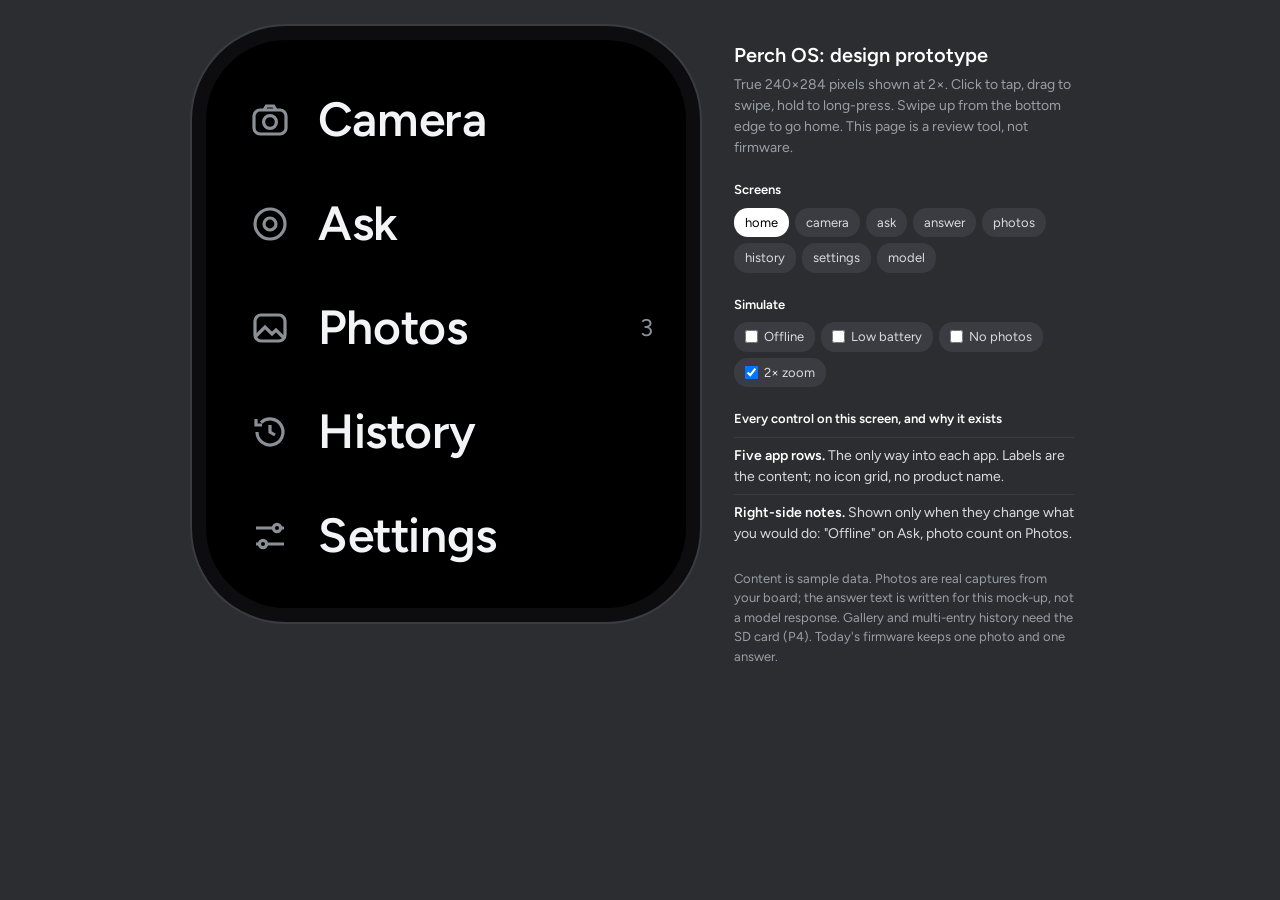
==== design/index.html @ 12d7b0cf "Add UI design prototype" ====
<!doctype html>
<html lang="en">
  <head>
    <meta charset="utf-8" />
    <title>Perch OS design prototype</title>
    <meta name="viewport" content="width=device-width, initial-scale=1" />
    <link rel="preconnect" href="https://fonts.googleapis.com" />
    <link href="https://fonts.googleapis.com/css2?family=Figtree:wght@400;500;600&display=swap" rel="stylesheet" />
    <style>
      /* Design tokens. These map 1:1 onto the firmware token layer (P2). */
      :root {
        --void: #000000; /* background; matches the bezel so rounded corners vanish */
        --graphite: #1a1b1e; /* raised surfaces */
        --line: #2a2c30; /* separators */
        --mist: #8b9097; /* secondary text */
        --ink: #f3f4f5; /* primary text */
        --lens: #ffb547; /* the device is doing something: focus, thinking, recording */
        --danger: #ff6b5e;
        --t-large: 24px;
        --t-body: 16px;
        --t-small: 12px;
        --r-panel: 40px; /* physical corner radius estimate, verify on the real panel */
        --safe-x: 16px;
        --ease: cubic-bezier(0.2, 0.8, 0.2, 1);
        --dur: 220ms;
      }
      * {
        box-sizing: border-box;
        margin: 0;
      }
      body {
        background: #2b2d31;
        color: #d9dbde;
        font:
          14px/1.5 Figtree,
          system-ui,
          sans-serif;
        min-height: 100vh;
        display: flex;
        gap: 48px;
        align-items: flex-start;
        justify-content: center;
        padding: 40px 24px;
      }
      button {
        font: inherit;
        color: inherit;
        background: none;
        border: 0;
        cursor: pointer;
      }

      /* Physical device, drawn at true pixel size then scaled for review. */
      .stage {
        flex: none;
        width: calc(240px * var(--zoom));
        height: calc(284px * var(--zoom));
        --zoom: 2;
      }
      .device {
        width: 240px;
        height: 284px;
        transform: scale(var(--zoom));
        transform-origin: 0 0;
        border-radius: var(--r-panel);
        overflow: hidden;
        position: relative;
        background: var(--void);
        font-family: Figtree, system-ui, sans-serif;
        color: var(--ink);
        user-select: none;
        touch-action: none;
        box-shadow:
          0 0 0 7px #0d0d0f,
          0 0 0 8px #3a3c41;
      }
      .screen {
        position: absolute;
        inset: 0;
        opacity: 0;
        pointer-events: none;
        transition:
          opacity var(--dur) var(--ease),
          transform var(--dur) var(--ease);
        transform: scale(0.94);
      }
      .screen.on {
        opacity: 1;
        pointer-events: auto;
        transform: none;
      }
      .screen.under {
        transform: scale(1.04);
      }

      .home-bar {
        position: absolute;
        bottom: 6px;
        left: 100px;
        width: 40px;
        height: 4px;
        border-radius: 2px;
        background: rgba(255, 255, 255, 0.45);
        z-index: 20;
        transition: opacity var(--dur);
      }
      .status {
        position: absolute;
        top: 8px;
        left: 50%;
        transform: translateX(-50%);
        z-index: 30;
        display: flex;
        gap: 6px;
      }
      .pill {
        font-size: var(--t-small);
        font-weight: 500;
        padding: 2px 8px;
        border-radius: 10px;
        background: rgba(0, 0, 0, 0.6);
        color: var(--ink);
        display: none;
        align-items: center;
        gap: 5px;
      }
      .pill.show {
        display: flex;
      }
      .pill i {
        width: 6px;
        height: 6px;
        border-radius: 3px;
        background: var(--danger);
      }

      /* Home: a typographic list, not an icon grid. */
      .home {
        padding: 14px 0 0;
      }
      .app-row {
        height: 52px;
        width: 100%;
        display: flex;
        align-items: center;
        gap: 14px;
        padding: 0 var(--safe-x) 0 22px;
        text-align: left;
      }
      .app-row svg {
        width: 20px;
        height: 20px;
        stroke: var(--mist);
        fill: none;
        stroke-width: 1.6;
        flex: none;
      }
      .app-row span {
        font-size: var(--t-large);
        font-weight: 600;
        letter-spacing: -0.01em;
        flex: 1;
      }
      .app-row small {
        font-size: var(--t-small);
        color: var(--mist);
      }
      .app-row:active span,
      .row:active {
        opacity: 0.55;
      }

      /* Full-bleed content with controls floating on a scrim, never in their own rows. */
      .bleed {
        position: absolute;
        inset: 0;
        width: 100%;
        height: 100%;
        object-fit: cover;
      }
      .scrim-bottom {
        position: absolute;
        left: 0;
        right: 0;
        bottom: 0;
        height: 110px;
        background: linear-gradient(transparent, rgba(0, 0, 0, 0.62) 55%);
      }
      .iris {
        position: absolute;
        left: 50%;
        bottom: 22px;
        width: 58px;
        height: 58px;
        margin-left: -29px;
        border-radius: 50%;
        border: 3px solid var(--ink);
        display: grid;
        place-items: center;
      }
      .iris::after {
        content: '';
        width: 44px;
        height: 44px;
        border-radius: 50%;
        background: var(--ink);
        transition: transform 120ms var(--ease);
      }
      .iris:active::after {
        transform: scale(0.86);
      }
      .thumb {
        position: absolute;
        left: 26px;
        bottom: 32px;
        width: 38px;
        height: 38px;
        border-radius: 9px;
        overflow: hidden;
        border: 1.5px solid rgba(255, 255, 255, 0.7);
      }
      .thumb img {
        width: 100%;
        height: 100%;
        object-fit: cover;
      }
      .flash {
        position: absolute;
        inset: 0;
        background: #fff;
        opacity: 0;
        pointer-events: none;
      }
      .flash.go {
        animation: flash 260ms ease-out;
      }
      @keyframes flash {
        0% {
          opacity: 0.85;
        }
        100% {
          opacity: 0;
        }
      }

      /* Ask */
      .ask-btn {
        position: absolute;
        left: 50%;
        bottom: 20px;
        transform: translateX(-50%);
        height: 46px;
        padding: 0 22px 0 8px;
        border-radius: 23px;
        background: rgba(20, 21, 24, 0.72);
        backdrop-filter: blur(8px);
        display: flex;
        align-items: center;
        gap: 10px;
        font-size: var(--t-body);
        font-weight: 600;
        white-space: nowrap;
      }
      .ask-btn .ring {
        width: 30px;
        height: 30px;
        border-radius: 50%;
        border: 2.5px solid var(--lens);
      }
      .ask-btn:active {
        transform: translateX(-50%) scale(0.96);
      }
      .hint {
        position: absolute;
        left: 0;
        right: 0;
        bottom: 74px;
        text-align: center;
        font-size: var(--t-small);
        color: rgba(255, 255, 255, 0.7);
      }
      .thinking {
        position: absolute;
        inset: 0;
        background: rgba(0, 0, 0, 0.58);
        backdrop-filter: blur(3px);
        display: none;
        flex-direction: column;
        align-items: center;
        justify-content: center;
        gap: 14px;
      }
      .thinking.show {
        display: flex;
      }
      .breath {
        width: 64px;
        height: 64px;
        border-radius: 50%;
        border: 3px solid var(--lens);
        animation: breath 1.6s ease-in-out infinite;
      }
      @keyframes breath {
        50% {
          transform: scale(0.82);
          opacity: 0.55;
        }
      }
      .thinking p {
        font-size: var(--t-body);
        font-weight: 500;
      }
      .thinking button {
        font-size: var(--t-small);
        color: var(--mist);
        padding: 10px 16px;
        margin-top: 18px;
      }
      .sheet {
        position: absolute;
        left: 10px;
        right: 10px;
        bottom: 10px;
        border-radius: 22px;
        background: rgba(26, 27, 30, 0.94);
        transform: translateY(120%);
        transition: transform var(--dur) var(--ease);
        z-index: 25;
        padding: 6px 0;
      }
      .sheet.show {
        transform: none;
      }
      .sheet button {
        display: block;
        width: 100%;
        height: 44px;
        font-size: var(--t-body);
        font-weight: 500;
      }
      .sheet button + button {
        border-top: 1px solid var(--line);
      }

      /* Reading screens */
      .scroll {
        position: absolute;
        inset: 0;
        overflow-y: auto;
        scrollbar-width: none;
      }
      .scroll::-webkit-scrollbar {
        display: none;
      }
      /* Text never collides with the home bar: reading screens fade out at the bottom edge. */
      #answer::after,
      #history::after,
      #settings::after {
        content: '';
        position: absolute;
        left: 0;
        right: 0;
        bottom: 0;
        height: 28px;
        background: linear-gradient(transparent, var(--void));
        pointer-events: none;
      }
      .answer-photo {
        height: 84px;
        position: relative;
      }
      .answer-photo img {
        width: 100%;
        height: 100%;
        object-fit: cover;
        opacity: 0.9;
      }
      .answer-photo::after {
        content: '';
        position: absolute;
        inset: 0;
        background: linear-gradient(transparent 30%, var(--void));
      }
      .answer-text {
        padding: 2px var(--safe-x) 36px 18px;
        font-size: var(--t-body);
        line-height: 22px;
      }
      .answer-text p + p {
        margin-top: 10px;
      }
      .answer-text .lead {
        font-size: var(--t-large);
        line-height: 28px;
        font-weight: 600;
        letter-spacing: -0.01em;
      }
      .answer-text .meta {
        font-size: var(--t-small);
        color: var(--mist);
        margin-top: 16px;
      }

      .title {
        font-size: var(--t-large);
        font-weight: 600;
        letter-spacing: -0.01em;
        padding: 18px 0 8px 22px;
      }
      .row {
        display: flex;
        align-items: center;
        gap: 12px;
        min-height: 52px;
        width: 100%;
        padding: 6px var(--safe-x) 6px 18px;
        text-align: left;
      }
      .row + .row {
        border-top: 1px solid var(--line);
      }
      .row img {
        width: 40px;
        height: 40px;
        border-radius: 8px;
        object-fit: cover;
        flex: none;
      }
      .row .txt {
        flex: 1;
        min-width: 0;
      }
      .row .one {
        font-size: var(--t-body);
        font-weight: 500;
        white-space: nowrap;
        overflow: hidden;
        text-overflow: ellipsis;
      }
      .row .two {
        font-size: var(--t-small);
        color: var(--mist);
      }
      .row .val {
        font-size: var(--t-body);
        color: var(--mist);
      }
      .check {
        color: var(--lens);
        font-weight: 600;
      }
      .slider {
        flex: 1;
        height: 6px;
        border-radius: 3px;
        background: var(--line);
        position: relative;
        margin-left: 4px;
      }
      .slider i {
        position: absolute;
        inset: 0 30% 0 0;
        border-radius: 3px;
        background: var(--ink);
      }
      .empty {
        position: absolute;
        inset: 0;
        display: flex;
        flex-direction: column;
        align-items: center;
        justify-content: center;
        gap: 14px;
        padding: 0 30px;
        text-align: center;
      }
      .empty p {
        color: var(--mist);
        font-size: var(--t-body);
      }
      .empty button {
        font-size: var(--t-body);
        font-weight: 600;
        height: 44px;
        padding: 0 20px;
        border-radius: 22px;
        background: var(--graphite);
      }
      .photo-count {
        position: absolute;
        top: 12px;
        left: 0;
        right: 0;
        text-align: center;
        font-size: var(--t-small);
        color: rgba(255, 255, 255, 0.8);
        transition: opacity var(--dur);
        text-shadow: 0 1px 3px #000;
      }

      /* Review panel (developer only, outside the device) */
      .panel {
        width: 340px;
        flex: none;
      }
      .panel h1 {
        font-size: 20px;
        font-weight: 600;
        color: #fff;
      }
      .panel .sub {
        color: #9a9ea5;
        margin: 4px 0 20px;
      }
      .panel h2 {
        font-size: 13px;
        font-weight: 600;
        color: #fff;
        margin: 22px 0 8px;
      }
      .jump {
        display: flex;
        flex-wrap: wrap;
        gap: 6px;
      }
      .jump button,
      .toggles label {
        padding: 5px 11px;
        border-radius: 14px;
        background: #3a3c41;
        font-size: 13px;
      }
      .jump button.cur {
        background: #fff;
        color: #000;
      }
      .toggles {
        display: flex;
        flex-wrap: wrap;
        gap: 6px;
      }
      .toggles label {
        cursor: pointer;
        display: flex;
        gap: 6px;
        align-items: center;
      }
      .controls {
        list-style: none;
        padding: 0;
      }
      .controls li {
        padding: 7px 0;
        border-top: 1px solid #3a3c41;
      }
      .controls b {
        color: #fff;
        font-weight: 600;
      }
      .note {
        color: #9a9ea5;
        font-size: 13px;
        margin-top: 18px;
      }
      :focus-visible {
        outline: 2px solid var(--lens);
        outline-offset: 2px;
      }
      @media (prefers-reduced-motion: reduce) {
        .screen,
        .sheet {
          transition: none;
        }
        .breath {
          animation: none;
        }
      }
    </style>
  </head>
  <body>
    <div class="stage" id="stage">
      <div class="device" id="device">
        <div class="status">
          <span class="pill" id="pill-offline"><i></i>Offline</span
          ><span class="pill" id="pill-battery">Battery 8%</span>
        </div>

        <section class="screen home on" id="home">
          <button class="app-row" data-open="camera">
            <svg viewBox="0 0 20 20">
              <rect x="2" y="5" width="16" height="12" rx="3" />
              <circle cx="10" cy="11" r="3.2" />
              <path d="M7 5l1.2-2h3.6L13 5" /></svg
            ><span>Camera</span>
          </button>
          <button class="app-row" data-open="ask">
            <svg viewBox="0 0 20 20">
              <circle cx="10" cy="10" r="7.5" />
              <circle cx="10" cy="10" r="3" /></svg
            ><span>Ask</span><small id="ask-meta"></small>
          </button>
          <button class="app-row" data-open="photos">
            <svg viewBox="0 0 20 20">
              <rect x="2.5" y="3.5" width="15" height="13" rx="3" />
              <path d="M3 14l4.5-4.5 3.5 3.5 2-2 4 4" /></svg
            ><span>Photos</span><small id="photo-meta">3</small>
          </button>
          <button class="app-row" data-open="history">
            <svg viewBox="0 0 20 20">
              <path d="M3.5 10a6.5 6.5 0 1 0 2-4.7" />
              <path d="M3 3.5v3h3" />
              <path d="M10 6.5V10l2.5 1.5" /></svg
            ><span>History</span>
          </button>
          <button class="app-row" data-open="settings">
            <svg viewBox="0 0 20 20">
              <path d="M3 6h9M15 6h2M3 14h2M8 14h9" />
              <circle cx="13.5" cy="6" r="1.8" />
              <circle cx="6.5" cy="14" r="1.8" /></svg
            ><span>Settings</span>
          </button>
        </section>

        <section class="screen" id="camera">
          <img class="bleed" src="/captures/worksheet-full-resolution.jpg" alt="" />
          <div class="scrim-bottom"></div>
          <button class="thumb" data-open="photos" aria-label="Last photo">
            <img src="/captures/verified-worksheet-view.jpg" alt="" />
          </button>
          <button class="iris" id="shutter" aria-label="Take photo"></button>
          <div class="flash" id="flash"></div>
        </section>

        <section class="screen" id="ask">
          <img class="bleed" id="ask-photo" src="/captures/worksheet-full-resolution.jpg" alt="" />
          <div class="scrim-bottom"></div>
          <div class="hint" id="ask-hint">Hold for a new photo</div>
          <button class="ask-btn" id="ask-btn"><span class="ring"></span>Ask about this</button>
          <div class="thinking" id="thinking">
            <div class="breath"></div>
            <p>Reading the page</p>
            <button id="cancel">Cancel</button>
          </div>
          <div class="sheet" id="ask-sheet">
            <button id="new-photo">Take new photo and ask</button><button id="sheet-close">Keep this photo</button>
          </div>
        </section>

        <section class="screen" id="answer">
          <div class="scroll" id="answer-scroll">
            <div class="answer-photo"><img src="/captures/worksheet-full-resolution.jpg" alt="" /></div>
            <div class="answer-text">
              <p class="lead">myMethod is O(n³) when data is a LinkedList.</p>
              <p>The outer loop runs 2n times and calls foo(data) each time.</p>
              <p>
                Inside foo, the loop runs n times and calls lst.get(i). On a LinkedList, get(i) walks the list, so it
                costs up to n steps.
              </p>
              <p>That makes foo O(n²), assuming hiddenMethod is O(1). Multiplying by the 2n outer calls gives O(n³).</p>
              <p>With an ArrayList, get(i) is O(1), so the same code would be O(n²).</p>
              <p class="meta">Answered by Gemini, 2 min ago</p>
            </div>
          </div>
        </section>

        <section class="screen" id="photos">
          <img class="bleed" id="photo-img" src="/captures/verified-worksheet-view.jpg" alt="" />
          <div class="photo-count" id="photo-count">1 of 3</div>
        </section>

        <section class="screen" id="history">
          <div class="scroll">
            <div class="title">History</div>
            <button class="row" data-open="answer">
              <img src="/captures/worksheet-full-resolution.jpg" alt="" />
              <div class="txt">
                <div class="one">myMethod is O(n³) when data is…</div>
                <div class="two">2 min ago</div>
              </div>
            </button>
            <button class="row" data-open="answer">
              <img src="/captures/verified-worksheet-view.jpg" alt="" />
              <div class="txt">
                <div class="one">Question 3 asks for the worst case…</div>
                <div class="two">Yesterday</div>
              </div>
            </button>
            <button class="row" data-open="answer">
              <img src="/captures/full-resolution-3.jpg" alt="" />
              <div class="txt">
                <div class="one">The photo is too blurry to read…</div>
                <div class="two">Mon</div>
              </div>
            </button>
          </div>
        </section>

        <section class="screen" id="settings">
          <div class="scroll">
            <div class="title">Settings</div>
            <button class="row" id="row-wifi">
              <div class="txt"><div class="one">Wi-Fi</div></div>
              <span class="val" id="wifi-val">guest</span>
            </button>
            <button class="row" data-open="model">
              <div class="txt"><div class="one">Model</div></div>
              <span class="val" id="model-val">Gemini</span>
            </button>
            <div class="row">
              <div class="txt" style="flex: none"><div class="one">Brightness</div></div>
              <div class="slider"><i></i></div>
            </div>
            <div class="row">
              <div class="txt">
                <div class="one">Storage</div>
                <div class="two">Photos and history on the SD card</div>
              </div>
              <span class="val">29 GB</span>
            </div>
          </div>
        </section>

        <section class="screen" id="model">
          <div class="title">Model</div>
          <button class="row" data-model="Gemini">
            <div class="txt">
              <div class="one">Gemini</div>
              <div class="two">Key saved</div>
            </div>
            <span class="check" id="chk-Gemini">✓</span>
          </button>
          <button class="row" data-model="GPT">
            <div class="txt">
              <div class="one">GPT</div>
              <div class="two">No key saved</div>
            </div>
            <span class="check" id="chk-GPT"></span>
          </button>
        </section>

        <section class="screen" id="photos-empty">
          <div class="empty">
            <p>No photos yet.</p>
            <button data-open="camera">Open Camera</button>
          </div>
        </section>

        <div class="home-bar" id="home-bar"></div>
      </div>
    </div>

    <aside class="panel">
      <h1>Perch OS: design prototype</h1>
      <p class="sub">
        True 240×284 pixels shown at 2×. Click to tap, drag to swipe, hold to long-press. Swipe up from the bottom edge
        to go home. This page is a review tool, not firmware.
      </p>

      <h2>Screens</h2>
      <div class="jump" id="jump"></div>

      <h2>Simulate</h2>
      <div class="toggles">
        <label><input type="checkbox" id="sim-offline" /> Offline</label>
        <label><input type="checkbox" id="sim-battery" /> Low battery</label>
        <label><input type="checkbox" id="sim-empty" /> No photos</label>
        <label><input type="checkbox" id="sim-zoom" checked /> 2× zoom</label>
      </div>

      <h2>Every control on this screen, and why it exists</h2>
      <ul class="controls" id="controls"></ul>

      <p class="note">
        Content is sample data. Photos are real captures from your board; the answer text is written for this mock-up,
        not a model response. Gallery and multi-entry history need the SD card (P4). Today's firmware keeps one photo
        and one answer.
      </p>
    </aside>

    <script>
      const CONTROLS = {
        home: [
          ['Five app rows', 'The only way into each app. Labels are the content; no icon grid, no product name.'],
          [
            'Right-side notes',
            'Shown only when they change what you would do: "Offline" on Ask, photo count on Photos.',
          ],
        ],
        camera: [
          ['Viewfinder', 'Fills the screen. The photo is the interface.'],
          ['Shutter (iris)', 'One primary action. Takes a full-resolution photo, no AI, no network.'],
          ['Last-photo thumbnail', 'Confirms the capture landed and opens Photos. Appears only after a capture.'],
          ['Home bar', 'Hint for the system swipe up. Not a button you need to aim at.'],
        ],
        ask: [
          ['Photo', 'Shows exactly what will be sent.'],
          [
            'Ask about this',
            'The one primary action. Sends this photo. Amber ring marks the only paid, network action.',
          ],
          [
            'Hold anywhere',
            'Opens "Take new photo and ask". Replaces the tiny corner camera icon from the old design.',
          ],
          ['Cancel (while thinking)', 'The request runs in the background; you can always leave.'],
        ],
        answer: [
          ['Photo header', 'Context for what was asked. Fades into the text, no frame.'],
          [
            'Answer text',
            'First sentence large: the answer first, reasoning after. Scroll vertically, no page buttons.',
          ],
          ['Model and time', 'One quiet line at the end, for trust. Not repeated at the top.'],
        ],
        photos: [
          ['Photo', 'Full screen. Swipe left/right for the next photo.'],
          ['"1 of 3"', 'Appears on tap and fades; position in the gallery.'],
        ],
        history: [
          [
            'Answer rows',
            'Thumbnail plus first line: enough to recognise the question. Tap to read again, no new request.',
          ],
        ],
        settings: [
          ['Wi-Fi', 'Opens network picker and password entry (P3).'],
          ['Model', 'The only place the AI provider is shown or changed.'],
          ['Brightness', 'Direct slider, no confirm.'],
          ['Storage', 'Read-only. Tells you where your data lives.'],
        ],
        model: [
          [
            'Gemini / GPT rows',
            'Pick one; the amber check marks the active model. Missing keys are stated, not hidden.',
          ],
        ],
        'photos-empty': [['Open Camera', 'An empty screen points to the action that fills it.']],
      };

      const device = document.getElementById('device');
      let current = 'home';
      const stack = [];

      function show(id, { back = false } = {}) {
        if (id === 'photos' && document.getElementById('sim-empty').checked) id = 'photos-empty';
        if (id === current) return;
        const from = document.getElementById(current),
          to = document.getElementById(id);
        from.classList.remove('on');
        from.classList.toggle('under', !back);
        to.classList.remove('under');
        if (back) to.style.transform = 'scale(1.04)';
        requestAnimationFrame(() => {
          to.style.transform = '';
          to.classList.add('on');
        });
        if (!back && current !== 'home') stack.push(current);
        current = id;
        document.getElementById('home-bar').style.opacity = id === 'home' ? 0 : 1;
        if (id === 'answer') document.getElementById('answer-scroll').scrollTop = 0;
        if (id === 'photos') flashCount();
        render();
      }
      function goHome() {
        stack.length = 0;
        show('home', { back: true });
        closeSheet();
        stopThinking();
      }
      function goBack() {
        show(stack.pop() || 'home', { back: true });
      }

      // Pointer gestures, measured in device pixels.
      let start = null,
        longTimer = null,
        moved = false,
        scrollEl = null,
        scrollStart = 0;
      const zoom = () => parseFloat(getComputedStyle(document.getElementById('stage')).getPropertyValue('--zoom'));
      function pt(e) {
        const r = device.getBoundingClientRect();
        return { x: (e.clientX - r.left) / zoom(), y: (e.clientY - r.top) / zoom() };
      }
      device.addEventListener('pointerdown', (e) => {
        start = pt(e);
        moved = false;
        device.setPointerCapture(e.pointerId);
        scrollEl = e.target.closest('.scroll');
        scrollStart = scrollEl ? scrollEl.scrollTop : 0;
        clearTimeout(longTimer);
        longTimer = setTimeout(() => {
          if (!moved) longPress();
        }, 500);
      });
      device.addEventListener('pointermove', (e) => {
        if (!start) return;
        const p = pt(e),
          dy = p.y - start.y;
        if (Math.hypot(p.x - start.x, dy) > 6) moved = true;
        if (scrollEl && start.y < 254) scrollEl.scrollTop = scrollStart - dy;
      });
      device.addEventListener('pointerup', (e) => {
        clearTimeout(longTimer);
        if (!start) return;
        const p = pt(e),
          dx = p.x - start.x,
          dy = p.y - start.y,
          s = start;
        start = null;
        if (s.y >= 244 && dy < -40 && current !== 'home') return goHome();
        if (Math.abs(dx) > 40 && Math.abs(dx) > Math.abs(dy) && current === 'photos') return nextPhoto(dx < 0 ? 1 : -1);
        if (Math.abs(dx) > 50 && dx > 0 && Math.abs(dy) < 30 && s.x < 30 && current !== 'home') return goBack();
        if (moved) return;
        const target = document.elementFromPoint(e.clientX, e.clientY);
        tap(target);
      });
      device.addEventListener('click', (e) => e.preventDefault(), true);

      function tap(el) {
        if (!el) return;
        const open = el.closest('[data-open]');
        if (open) return show(open.dataset.open);
        const model = el.closest('[data-model]');
        if (model) {
          setModel(model.dataset.model);
          return setTimeout(goBack, 180);
        }
        const id = (el.closest('button') || {}).id;
        if (id === 'shutter') return shutter();
        if (id === 'ask-btn') return startThinking();
        if (id === 'cancel') return stopThinking();
        if (id === 'new-photo') {
          closeSheet();
          return shutterThen(startThinking);
        }
        if (id === 'sheet-close') return closeSheet();
        if (current === 'photos') flashCount();
        if (document.getElementById('ask-sheet').classList.contains('show')) closeSheet();
      }
      function longPress() {
        if (current === 'ask' && !thinking) document.getElementById('ask-sheet').classList.add('show');
      }
      function closeSheet() {
        document.getElementById('ask-sheet').classList.remove('show');
      }

      function shutter() {
        const f = document.getElementById('flash');
        f.classList.remove('go');
        void f.offsetWidth;
        f.classList.add('go');
      }
      function shutterThen(fn) {
        const f = document.querySelector('#ask .bleed');
        f.style.opacity = 0.3;
        setTimeout(() => {
          f.style.opacity = 1;
          fn();
        }, 220);
      }

      let thinking = null;
      function startThinking() {
        if (document.getElementById('sim-offline').checked) return;
        document.getElementById('thinking').classList.add('show');
        thinking = setTimeout(() => {
          stopThinking();
          show('answer');
        }, 2600);
      }
      function stopThinking() {
        clearTimeout(thinking);
        thinking = null;
        document.getElementById('thinking').classList.remove('show');
      }

      const PHOTOS = [
        '/captures/verified-worksheet-view.jpg',
        '/captures/worksheet-full-resolution.jpg',
        '/captures/full-resolution-3.jpg',
      ];
      let photoIndex = 0;
      function nextPhoto(step) {
        photoIndex = Math.min(PHOTOS.length - 1, Math.max(0, photoIndex + step));
        document.getElementById('photo-img').src = PHOTOS[photoIndex];
        flashCount();
      }
      let countTimer;
      function flashCount() {
        const c = document.getElementById('photo-count');
        c.textContent = `${photoIndex + 1} of ${PHOTOS.length}`;
        c.style.opacity = 1;
        clearTimeout(countTimer);
        countTimer = setTimeout(() => (c.style.opacity = 0), 1400);
      }
      function setModel(name) {
        document.getElementById('model-val').textContent = name;
        for (const n of ['Gemini', 'GPT']) document.getElementById('chk-' + n).textContent = n === name ? '✓' : '';
      }

      function render() {
        const offline = document.getElementById('sim-offline').checked;
        document.getElementById('pill-offline').classList.toggle('show', offline && current !== 'home');
        document
          .getElementById('pill-battery')
          .classList.toggle('show', document.getElementById('sim-battery').checked);
        document.getElementById('ask-meta').textContent = offline ? 'Offline' : '';
        document.getElementById('photo-meta').textContent = document.getElementById('sim-empty').checked
          ? ''
          : PHOTOS.length;
        const btn = document.getElementById('ask-btn');
        btn.lastChild.textContent = offline ? 'Ask when online' : 'Ask about this';
        btn.style.opacity = offline ? 0.6 : 1;
        document.getElementById('wifi-val').textContent = offline ? 'Not connected' : 'guest';
        const jump = document.getElementById('jump');
        jump.innerHTML = '';
        for (const id of ['home', 'camera', 'ask', 'answer', 'photos', 'history', 'settings', 'model']) {
          const b = document.createElement('button');
          b.textContent = id;
          b.className = id === current || (id === 'photos' && current === 'photos-empty') ? 'cur' : '';
          b.onclick = () => {
            stopThinking();
            closeSheet();
            stack.length = 0;
            show(id);
          };
          jump.appendChild(b);
        }
        document.getElementById('controls').innerHTML =
          (CONTROLS[current] || []).map(([n, why]) => `<li><b>${n}.</b> ${why}</li>`).join('') +
          (current !== 'home'
            ? '<li><b>Swipe up from the bottom edge.</b> Home, same on every screen. No back or home buttons.</li>'
            : '');
      }
      for (const id of ['sim-offline', 'sim-battery', 'sim-empty']) document.getElementById(id).onchange = render;
      document.getElementById('sim-zoom').onchange = (e) =>
        document.getElementById('stage').style.setProperty('--zoom', e.target.checked ? 2 : 1);
      document.getElementById('home-bar').style.opacity = 0;
      render();
    </script>
  </body>
</html>
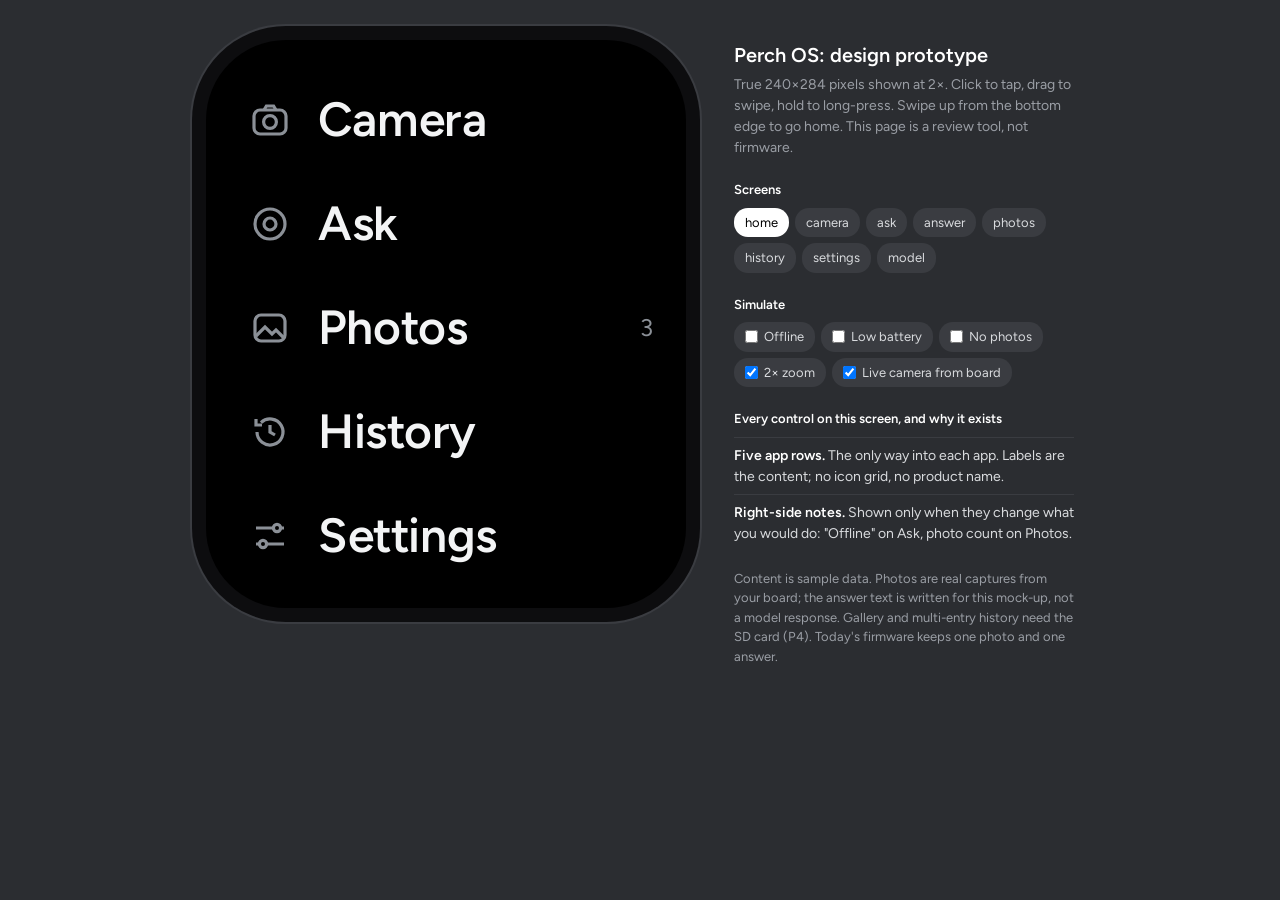
==== commit 2c6d8cf4: "Show the board's live camera in the design prototype" ====
--- a/design/index.html
+++ b/design/index.html
@@ -622,10 +622,10 @@
         </section>
 
         <section class="screen" id="camera">
-          <img class="bleed" src="/captures/worksheet-full-resolution.jpg" alt="" />
+          <img class="bleed" id="viewfinder" src="/captures/worksheet-full-resolution.jpg" alt="" />
           <div class="scrim-bottom"></div>
           <button class="thumb" data-open="photos" aria-label="Last photo">
-            <img src="/captures/verified-worksheet-view.jpg" alt="" />
+            <img src="/captures/camera-test.jpg" alt="" />
           </button>
           <button class="iris" id="shutter" aria-label="Take photo"></button>
           <div class="flash" id="flash"></div>
@@ -664,7 +664,7 @@
         </section>
 
         <section class="screen" id="photos">
-          <img class="bleed" id="photo-img" src="/captures/verified-worksheet-view.jpg" alt="" />
+          <img class="bleed" id="photo-img" src="/captures/camera-test.jpg" alt="" />
           <div class="photo-count" id="photo-count">1 of 3</div>
         </section>
 
@@ -679,7 +679,7 @@
               </div>
             </button>
             <button class="row" data-open="answer">
-              <img src="/captures/verified-worksheet-view.jpg" alt="" />
+              <img src="/captures/camera-test.jpg" alt="" />
               <div class="txt">
                 <div class="one">Question 3 asks for the worst case…</div>
                 <div class="two">Yesterday</div>
@@ -765,7 +765,9 @@
         <label><input type="checkbox" id="sim-battery" /> Low battery</label>
         <label><input type="checkbox" id="sim-empty" /> No photos</label>
         <label><input type="checkbox" id="sim-zoom" checked /> 2× zoom</label>
+        <label><input type="checkbox" id="sim-live" checked /> Live camera from board</label>
       </div>
+      <p class="note" id="live-status"></p>
 
       <h2>Every control on this screen, and why it exists</h2>
       <ul class="controls" id="controls"></ul>
@@ -976,7 +978,7 @@
       }
 
       const PHOTOS = [
-        '/captures/verified-worksheet-view.jpg',
+        '/captures/camera-test.jpg',
         '/captures/worksheet-full-resolution.jpg',
         '/captures/full-resolution-3.jpg',
       ];
@@ -1036,6 +1038,57 @@
       for (const id of ['sim-offline', 'sim-battery', 'sim-empty']) document.getElementById(id).onchange = render;
       document.getElementById('sim-zoom').onchange = (e) =>
         document.getElementById('stage').style.setProperty('--zoom', e.target.checked ? 2 : 1);
+      // Live viewfinder: real QVGA frames from the board through the USB bridge.
+      let liveOn = 0,
+        liveFrames = 0,
+        liveSince = 0,
+        lastDigest = '';
+      // Two overlapping requests hide HTTP overhead; the bridge still reads the board one frame at a time.
+      function liveLoop() {
+        if (liveOn) return;
+        liveFrames = 0;
+        liveSince = performance.now();
+        liveWorker();
+        liveWorker();
+      }
+      async function liveWorker() {
+        liveOn++;
+        const img = document.getElementById('viewfinder'),
+          status = document.getElementById('live-status');
+        while (current === 'camera' && document.getElementById('sim-live').checked) {
+          try {
+            const response = await fetch('/live', { cache: 'no-store' });
+            if (!response.ok) throw new Error();
+            const blob = await response.blob();
+            // The bridge may hand both requests the same cached frame; count and show only new ones.
+            const digest = new Uint8Array(await crypto.subtle.digest('SHA-1', await blob.arrayBuffer())).join();
+            if (digest === lastDigest) continue;
+            lastDigest = digest;
+            const url = URL.createObjectURL(blob);
+            img.onload = () => URL.revokeObjectURL(url);
+            img.src = url;
+            const seconds = (performance.now() - liveSince) / 1000;
+            liveFrames++;
+            if (seconds > 1)
+              status.textContent = `Live from board: ${(liveFrames / seconds).toFixed(1)} FPS (QVGA preview, cropped to fill)`;
+          } catch {
+            status.textContent = 'Board bridge unavailable: showing a still photo.';
+            img.src = '/captures/worksheet-full-resolution.jpg';
+            break;
+          }
+        }
+        if (--liveOn) return;
+        if (current !== 'camera') {
+          fetch('/live/stop');
+          status.textContent = '';
+        }
+      }
+      const baseRender = render;
+      render = function () {
+        baseRender();
+        if (current === 'camera' && document.getElementById('sim-live').checked) liveLoop();
+      };
+      document.getElementById('sim-live').onchange = render;
       document.getElementById('home-bar').style.opacity = 0;
       render();
     </script>
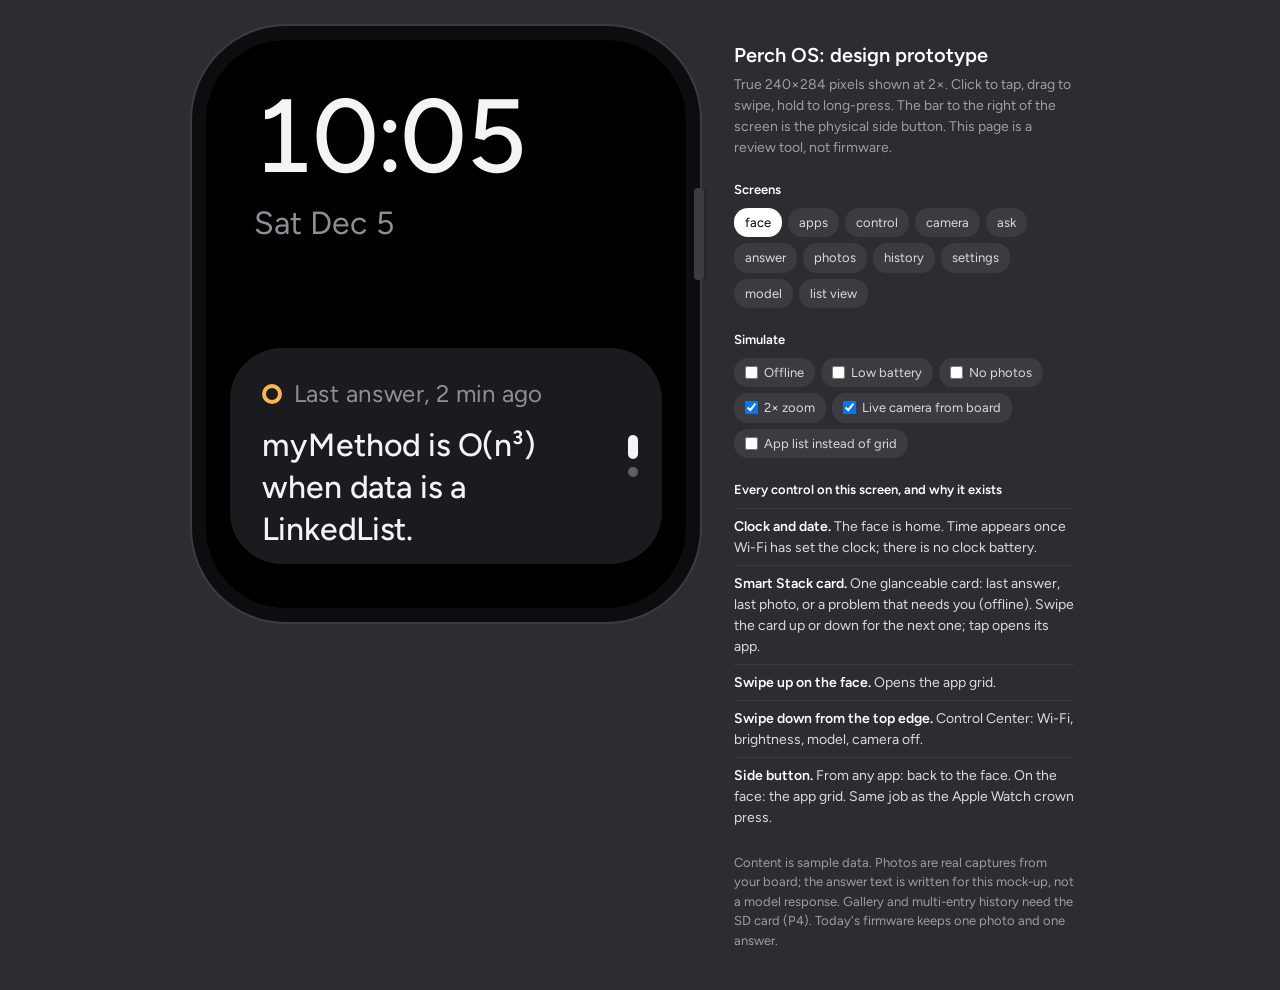
==== commit 60db3dd9: "Prototype: watch-style face, honeycomb app grid, Control Center" ====
--- a/design/index.html
+++ b/design/index.html
@@ -47,6 +47,7 @@
         color: inherit;
         background: none;
         border: 0;
+        padding: 0;
         cursor: pointer;
       }
 
@@ -170,6 +171,264 @@
         opacity: 0.55;
       }
 
+      /* Face: the watch-face home. Clock plus one Smart Stack card. */
+      .clock {
+        position: absolute;
+        left: 22px;
+        top: 22px;
+        font-size: 52px;
+        line-height: 1;
+        font-weight: 500;
+        letter-spacing: -0.03em;
+        font-variant-numeric: tabular-nums;
+      }
+      .date {
+        position: absolute;
+        left: 24px;
+        top: 80px;
+        font-size: var(--t-body);
+        color: var(--mist);
+      }
+      .stack {
+        position: absolute;
+        left: 12px;
+        right: 12px;
+        bottom: 22px;
+        height: 108px;
+        border-radius: 26px;
+        overflow: hidden;
+        background: var(--graphite);
+      }
+      .card {
+        position: absolute;
+        inset: 0;
+        padding: 14px 30px 14px 16px;
+        text-align: left;
+        width: 100%;
+        transition:
+          transform var(--dur) var(--ease),
+          opacity var(--dur) var(--ease);
+      }
+      .card.above {
+        transform: translateY(-100%);
+        opacity: 0;
+      }
+      .card.below {
+        transform: translateY(100%);
+        opacity: 0;
+      }
+      .card .k {
+        font-size: var(--t-small);
+        color: var(--mist);
+        display: flex;
+        align-items: center;
+        gap: 6px;
+      }
+      .card .k i {
+        width: 10px;
+        height: 10px;
+        border-radius: 50%;
+        border: 2px solid var(--lens);
+      }
+      .card .v {
+        font-size: var(--t-body);
+        font-weight: 500;
+        line-height: 21px;
+        margin-top: 6px;
+        display: -webkit-box;
+        -webkit-line-clamp: 3;
+        -webkit-box-orient: vertical;
+        overflow: hidden;
+      }
+      .card.photo-card {
+        padding: 0;
+      }
+      .card.photo-card img {
+        width: 100%;
+        height: 100%;
+        object-fit: cover;
+      }
+      .card.photo-card .k {
+        position: absolute;
+        left: 16px;
+        bottom: 12px;
+        color: var(--ink);
+        text-shadow: 0 1px 4px #000;
+      }
+      .dots {
+        position: absolute;
+        right: 12px;
+        top: 50%;
+        transform: translateY(-50%);
+        display: flex;
+        flex-direction: column;
+        gap: 4px;
+        z-index: 2;
+      }
+      .dots i {
+        width: 5px;
+        height: 5px;
+        border-radius: 3px;
+        background: rgba(255, 255, 255, 0.3);
+      }
+      .dots i.on {
+        background: var(--ink);
+        height: 12px;
+      }
+      .face-status {
+        position: absolute;
+        right: 26px;
+        top: 26px;
+        display: flex;
+        flex-direction: column;
+        align-items: flex-end;
+        gap: 4px;
+      }
+
+      /* App grid: honeycomb of round icons, like watchOS. Icons shrink toward the edges. */
+      .grid {
+        position: absolute;
+        inset: 0;
+        overflow-y: auto;
+        scrollbar-width: none;
+      }
+      .grid::-webkit-scrollbar {
+        display: none;
+      }
+      .grid-inner {
+        position: relative;
+        height: 330px;
+      }
+      .icon {
+        position: absolute;
+        width: 62px;
+        height: 62px;
+        margin: -31px 0 0 -31px;
+        border-radius: 50%;
+        background: #2a2c31;
+        display: grid;
+        place-items: center;
+        transition: transform 120ms var(--ease);
+      }
+      .icon svg {
+        width: 28px;
+        height: 28px;
+        stroke: var(--ink);
+        fill: none;
+        stroke-width: 1.8;
+      }
+      .icon.lens {
+        background: var(--lens);
+      }
+      .icon.lens svg {
+        stroke: #000;
+      }
+      .icon.soon {
+        background: #1c1d20;
+      }
+      .icon.soon svg {
+        stroke: var(--mist);
+      }
+      .icon-name {
+        position: absolute;
+        top: 10px;
+        left: 0;
+        right: 0;
+        text-align: center;
+        font-size: var(--t-small);
+        font-weight: 600;
+        opacity: 0;
+        transition: opacity 120ms;
+        pointer-events: none;
+        z-index: 5;
+        text-shadow: 0 1px 4px #000;
+      }
+
+      /* Control Center: pulled down from the top edge over whatever is on screen. */
+      .control {
+        position: absolute;
+        inset: 0;
+        background: rgba(0, 0, 0, 0.86);
+        backdrop-filter: blur(10px);
+        z-index: 40;
+        transform: translateY(-100%);
+        transition: transform var(--dur) var(--ease);
+        padding: 26px 0 0;
+      }
+      .control.show {
+        transform: none;
+      }
+      .control .row-c {
+        display: flex;
+        justify-content: center;
+        gap: 18px;
+        margin-top: 16px;
+      }
+      .toggle {
+        width: 60px;
+        display: flex;
+        flex-direction: column;
+        align-items: center;
+        gap: 6px;
+        font-size: 11px;
+        color: var(--mist);
+      }
+      .toggle span {
+        width: 56px;
+        height: 56px;
+        border-radius: 50%;
+        background: #2a2c31;
+        display: grid;
+        place-items: center;
+      }
+      .toggle svg {
+        width: 24px;
+        height: 24px;
+        stroke: var(--ink);
+        fill: none;
+        stroke-width: 1.8;
+      }
+      .toggle.on span {
+        background: var(--ink);
+      }
+      .toggle.on svg {
+        stroke: #000;
+      }
+      .toggle.on #t-model-l {
+        color: #000 !important;
+      }
+      .control .grab {
+        width: 36px;
+        height: 4px;
+        border-radius: 2px;
+        background: rgba(255, 255, 255, 0.35);
+        margin: 0 auto;
+      }
+      .control .meta {
+        text-align: center;
+        font-size: var(--t-small);
+        color: var(--mist);
+        margin-top: 18px;
+      }
+
+      /* Physical button on the side of the device (the XIAO BOOT button, used like a crown). */
+      .stage {
+        position: relative;
+      }
+      .crown {
+        position: absolute;
+        left: calc(240px * var(--zoom) + 8px);
+        top: calc(74px * var(--zoom));
+        width: 12px;
+        height: calc(46px * var(--zoom));
+        border-radius: 4px;
+        background: #3a3c41;
+        box-shadow: inset -2px 0 0 #232427;
+      }
+      .crown:active {
+        transform: translateX(-2px);
+      }
+
       /* Full-bleed content with controls floating on a scrim, never in their own rows. */
       .bleed {
         position: absolute;
@@ -186,6 +445,7 @@
         height: 110px;
         background: linear-gradient(transparent, rgba(0, 0, 0, 0.62) 55%);
       }
+      /* Shutter: one ring. Press fills it, so the feedback lands on touch-down. */
       .iris {
         position: absolute;
         left: 50%;
@@ -194,20 +454,15 @@
         height: 58px;
         margin-left: -29px;
         border-radius: 50%;
-        border: 3px solid var(--ink);
-        display: grid;
-        place-items: center;
-      }
-      .iris::after {
-        content: '';
-        width: 44px;
-        height: 44px;
-        border-radius: 50%;
-        background: var(--ink);
-        transition: transform 120ms var(--ease);
-      }
-      .iris:active::after {
-        transform: scale(0.86);
+        border: 3.5px solid var(--ink);
+        transition:
+          background-color 90ms var(--ease),
+          transform 120ms var(--ease);
+      }
+      .iris:active,
+      .iris.pressed {
+        background: rgba(243, 244, 245, 0.85);
+        transform: scale(0.94);
       }
       .thumb {
         position: absolute;
@@ -585,7 +840,87 @@
           ><span class="pill" id="pill-battery">Battery 8%</span>
         </div>
 
-        <section class="screen home on" id="home">
+        <section class="screen on" id="face">
+          <div class="clock" id="clock">3:24</div>
+          <div class="date" id="date">Tue 6 Oct</div>
+          <div class="face-status" id="face-status"></div>
+          <div class="stack" id="stack">
+            <button class="card" data-open="answer">
+              <div class="k"><i></i>Last answer, 2 min ago</div>
+              <div class="v">myMethod is O(n³) when data is a LinkedList.</div>
+            </button>
+            <button class="card below photo-card" data-open="photos">
+              <img src="/captures/camera-test.jpg" alt="" />
+              <div class="k">Last photo</div>
+            </button>
+            <button class="card below" data-open="settings" id="wifi-card">
+              <div class="k">Wi-Fi</div>
+              <div class="v">Not connected. Tap to choose a network.</div>
+            </button>
+            <div class="dots" id="dots"></div>
+          </div>
+        </section>
+
+        <section class="screen" id="apps">
+          <div class="icon-name" id="icon-name"></div>
+          <div class="grid" id="grid">
+            <div class="grid-inner">
+              <button class="icon" data-open="camera" data-name="Camera" style="left: 50px; top: 58px">
+                <svg viewBox="0 0 28 28">
+                  <rect x="3" y="7" width="22" height="16" rx="4" />
+                  <circle cx="14" cy="15" r="4.5" />
+                  <path d="M10 7l1.6-3h4.8L18 7" />
+                </svg>
+              </button>
+              <button class="icon lens" data-open="ask" data-name="Ask" style="left: 120px; top: 58px">
+                <svg viewBox="0 0 28 28">
+                  <circle cx="14" cy="14" r="9.5" />
+                  <circle cx="14" cy="14" r="3.5" />
+                </svg>
+              </button>
+              <button class="icon" data-open="photos" data-name="Photos" style="left: 190px; top: 58px">
+                <svg viewBox="0 0 28 28">
+                  <rect x="3.5" y="5" width="21" height="18" rx="4" />
+                  <path d="M4 20l6-6 4.5 4.5 3-3L23 21" />
+                  <circle cx="18" cy="10" r="1.6" />
+                </svg>
+              </button>
+              <button class="icon" data-open="history" data-name="History" style="left: 85px; top: 124px">
+                <svg viewBox="0 0 28 28">
+                  <path d="M5 14a9 9 0 1 0 2.8-6.5" />
+                  <path d="M4.5 4.5v4h4" />
+                  <path d="M14 9v5l3.5 2" />
+                </svg>
+              </button>
+              <button class="icon" data-open="settings" data-name="Settings" style="left: 155px; top: 124px">
+                <svg viewBox="0 0 28 28">
+                  <path d="M4 9h12M21 9h3M4 19h3M12 19h12" />
+                  <circle cx="18.5" cy="9" r="2.5" />
+                  <circle cx="9.5" cy="19" r="2.5" />
+                </svg>
+              </button>
+              <button class="icon soon" data-open="soon-gestures" data-name="Gestures" style="left: 50px; top: 190px">
+                <svg viewBox="0 0 28 28">
+                  <path
+                    d="M10 14V6.5a1.8 1.8 0 0 1 3.6 0V13M13.6 12V5a1.8 1.8 0 0 1 3.6 0v8M17.2 12.5V8a1.8 1.8 0 0 1 3.6 0v8.5c0 4-2.7 7-6.8 7-3 0-4.6-1.4-6.3-4l-2.6-4.2a1.7 1.7 0 0 1 2.8-2L10 16"
+                  />
+                </svg>
+              </button>
+              <button class="icon soon" data-open="soon-remote" data-name="Remote" style="left: 120px; top: 190px">
+                <svg viewBox="0 0 28 28">
+                  <rect x="3" y="6" width="22" height="14" rx="3" />
+                  <path d="M8 24h12M7 10h1M11 10h1M15 10h1M19 10h2M8 15h12" />
+                </svg>
+              </button>
+            </div>
+          </div>
+        </section>
+
+        <section class="screen" id="soon">
+          <div class="empty"><p id="soon-text">Not built yet.</p></div>
+        </section>
+
+        <section class="screen home" id="home">
           <button class="app-row" data-open="camera">
             <svg viewBox="0 0 20 20">
               <rect x="2" y="5" width="16" height="12" rx="3" />
@@ -745,15 +1080,51 @@
           </div>
         </section>
 
+        <div class="control" id="control">
+          <div class="grab"></div>
+          <div class="row-c">
+            <button class="toggle on" id="t-wifi">
+              <span
+                ><svg viewBox="0 0 24 24">
+                  <path d="M2.5 9a14 14 0 0 1 19 0M5.5 12.5a9.5 9.5 0 0 1 13 0M8.7 15.8a5 5 0 0 1 6.6 0" />
+                  <circle cx="12" cy="19" r="1.2" /></svg></span
+              >Wi-Fi
+            </button>
+            <button class="toggle" id="t-bright">
+              <span
+                ><svg viewBox="0 0 24 24">
+                  <circle cx="12" cy="12" r="4" />
+                  <path
+                    d="M12 2.5v2M12 19.5v2M2.5 12h2M19.5 12h2M5.2 5.2l1.4 1.4M17.4 17.4l1.4 1.4M5.2 18.8l1.4-1.4M17.4 6.6l1.4-1.4"
+                  /></svg></span
+              >Bright
+            </button>
+          </div>
+          <div class="row-c">
+            <button class="toggle" id="t-model">
+              <span style="font-weight: 600; font-size: 15px; color: var(--ink)" id="t-model-l">G</span>Model
+            </button>
+            <button class="toggle" id="t-privacy">
+              <span
+                ><svg viewBox="0 0 24 24">
+                  <rect x="3" y="7" width="18" height="12" rx="3" />
+                  <circle cx="12" cy="13" r="3" />
+                  <path d="M3 4l18 18" /></svg></span
+              >Camera off
+            </button>
+          </div>
+          <div class="meta">Swipe up to close</div>
+        </div>
         <div class="home-bar" id="home-bar"></div>
       </div>
+      <button class="crown" id="crown" aria-label="Side button"></button>
     </div>
 
     <aside class="panel">
       <h1>Perch OS: design prototype</h1>
       <p class="sub">
-        True 240×284 pixels shown at 2×. Click to tap, drag to swipe, hold to long-press. Swipe up from the bottom edge
-        to go home. This page is a review tool, not firmware.
+        True 240×284 pixels shown at 2×. Click to tap, drag to swipe, hold to long-press. The bar to the right of the
+        screen is the physical side button. This page is a review tool, not firmware.
       </p>
 
       <h2>Screens</h2>
@@ -766,6 +1137,7 @@
         <label><input type="checkbox" id="sim-empty" /> No photos</label>
         <label><input type="checkbox" id="sim-zoom" checked /> 2× zoom</label>
         <label><input type="checkbox" id="sim-live" checked /> Live camera from board</label>
+        <label><input type="checkbox" id="sim-list" /> App list instead of grid</label>
       </div>
       <p class="note" id="live-status"></p>
 
@@ -781,6 +1153,34 @@
 
     <script>
       const CONTROLS = {
+        face: [
+          ['Clock and date', 'The face is home. Time appears once Wi-Fi has set the clock; there is no clock battery.'],
+          [
+            'Smart Stack card',
+            'One glanceable card: last answer, last photo, or a problem that needs you (offline). Swipe the card up or down for the next one; tap opens its app.',
+          ],
+          ['Swipe up on the face', 'Opens the app grid.'],
+          ['Swipe down from the top edge', 'Control Center: Wi-Fi, brightness, model, camera off.'],
+          [
+            'Side button',
+            'From any app: back to the face. On the face: the app grid. Same job as the Apple Watch crown press.',
+          ],
+        ],
+        apps: [
+          [
+            'Round app icons',
+            'Honeycomb rows scroll vertically, so the grid holds as many apps as we add. Icons shrink near the rounded edges.',
+          ],
+          ['Name on touch', 'No labels under icons; the name appears at the top while your finger is down.'],
+          ['Dim icons', 'Planned apps (Gestures, Remote). Shown here only to judge how the grid scales.'],
+        ],
+        control: [
+          ['Wi-Fi', 'On/off. Long-press for the network list (P3).'],
+          ['Bright', 'Cycles three brightness levels.'],
+          ['Model', 'Gemini or GPT, the same setting as Settings > Model.'],
+          ['Camera off', 'Stops the camera entirely, for privacy.'],
+        ],
+        soon: [['Placeholder', 'This app is planned, not built.']],
         home: [
           ['Five app rows', 'The only way into each app. Labels are the content; no icon grid, no product name.'],
           [
@@ -789,7 +1189,10 @@
           ],
         ],
         camera: [
-          ['Viewfinder', 'Fills the screen. The photo is the interface.'],
+          [
+            'Viewfinder',
+            'Fills the screen. 480×320 preview, so filling is a downscale and stays sharp. The photo captures a little more at the sides.',
+          ],
           ['Shutter (iris)', 'One primary action. Takes a full-resolution photo, no AI, no network.'],
           ['Last-photo thumbnail', 'Confirms the capture landed and opens Photos. Appears only after a capture.'],
           ['Home bar', 'Hint for the system swipe up. Not a button you need to aim at.'],
@@ -840,7 +1243,7 @@
       };
 
       const device = document.getElementById('device');
-      let current = 'home';
+      let current = 'face';
       const stack = [];
 
       function show(id, { back = false } = {}) {
@@ -856,22 +1259,71 @@
           to.style.transform = '';
           to.classList.add('on');
         });
-        if (!back && current !== 'home') stack.push(current);
+        if (!back && !['home', 'face', 'apps'].includes(current)) stack.push(current);
         current = id;
-        document.getElementById('home-bar').style.opacity = id === 'home' ? 0 : 1;
+        document.getElementById('home-bar').style.opacity = ['face', 'apps', 'home'].includes(id) ? 0 : 1;
+        if (id === 'apps') {
+          document.getElementById('grid').scrollTop = 0;
+          fisheye();
+        }
         if (id === 'answer') document.getElementById('answer-scroll').scrollTop = 0;
         if (id === 'photos') flashCount();
         render();
       }
       function goHome() {
         stack.length = 0;
-        show('home', { back: true });
+        closeControl();
+        show('face', { back: true });
         closeSheet();
         stopThinking();
       }
       function goBack() {
-        show(stack.pop() || 'home', { back: true });
-      }
+        show(stack.pop() || 'face', { back: true });
+      }
+      function appView() {
+        return document.getElementById('sim-list').checked ? 'home' : 'apps';
+      }
+      document.getElementById('crown').onclick = () =>
+        current === 'face' ? (closeControl(), show(appView())) : goHome();
+
+      // Smart Stack
+      let card = 0;
+      function cards() {
+        return [...document.querySelectorAll('#stack .card')].filter((c) => c.style.display !== 'none');
+      }
+      function cycle(step) {
+        const list = cards();
+        card = Math.max(0, Math.min(list.length - 1, card + step));
+        list.forEach((c, i) => {
+          c.classList.toggle('above', i < card);
+          c.classList.toggle('below', i > card);
+        });
+        document.getElementById('dots').innerHTML = list
+          .map((_, i) => `<i class="${i === card ? 'on' : ''}"></i>`)
+          .join('');
+      }
+      // Control Center
+      let controlOpen = false;
+      function openControl() {
+        document.getElementById('control').classList.add('show');
+        controlOpen = true;
+        render();
+      }
+      function closeControl() {
+        document.getElementById('control').classList.remove('show');
+        controlOpen = false;
+      }
+      // Icons shrink toward the rounded edges of the screen, like watchOS.
+      function fisheye() {
+        const grid = document.getElementById('grid');
+        for (const icon of grid.querySelectorAll('.icon')) {
+          const cy = parseFloat(icon.style.top) - grid.scrollTop,
+            cx = parseFloat(icon.style.left);
+          const d = Math.hypot((cx - 120) / 120, (cy - 142) / 142);
+          icon.style.transform = `scale(${Math.max(0.55, Math.min(1, 1.25 - d * 0.55))})`;
+        }
+      }
+      document.getElementById('grid').addEventListener('scroll', fisheye);
 
       // Pointer gestures, measured in device pixels.
       let start = null,
@@ -888,8 +1340,14 @@
         start = pt(e);
         moved = false;
         device.setPointerCapture(e.pointerId);
-        scrollEl = e.target.closest('.scroll');
+        scrollEl = e.target.closest('.scroll, .grid');
         scrollStart = scrollEl ? scrollEl.scrollTop : 0;
+        const icon = e.target.closest('.icon');
+        if (icon) {
+          const n = document.getElementById('icon-name');
+          n.textContent = icon.dataset.name;
+          n.style.opacity = 1;
+        }
         clearTimeout(longTimer);
         longTimer = setTimeout(() => {
           if (!moved) longPress();
@@ -910,18 +1368,44 @@
           dy = p.y - start.y,
           s = start;
         start = null;
-        if (s.y >= 244 && dy < -40 && current !== 'home') return goHome();
+        document.getElementById('icon-name').style.opacity = 0;
+        const vertical = Math.abs(dy) > 40 && Math.abs(dy) > Math.abs(dx);
+        const target = document.elementFromPoint(e.clientX, e.clientY) || device;
+        if (controlOpen) {
+          if (vertical && dy < 0) return closeControl();
+          if (!moved && target.closest('.toggle')) return tap(target);
+          if (!moved) return closeControl();
+          return;
+        }
+        if (s.y < 30 && vertical && dy > 0) return openControl();
+        if (current === 'face' && vertical) {
+          const onStack = s.y > 284 - 22 - 108 && s.y < 284 - 22;
+          if (onStack) return cycle(dy < 0 ? 1 : -1);
+          if (dy < 0) return show(appView());
+        }
+        if (s.y >= 244 && dy < -40 && current !== 'face') return goHome();
         if (Math.abs(dx) > 40 && Math.abs(dx) > Math.abs(dy) && current === 'photos') return nextPhoto(dx < 0 ? 1 : -1);
         if (Math.abs(dx) > 50 && dx > 0 && Math.abs(dy) < 30 && s.x < 30 && current !== 'home') return goBack();
         if (moved) return;
-        const target = document.elementFromPoint(e.clientX, e.clientY);
         tap(target);
       });
       device.addEventListener('click', (e) => e.preventDefault(), true);
 
       function tap(el) {
         if (!el) return;
+        const toggle = el.closest('.toggle');
+        if (toggle) {
+          if (toggle.id === 't-model') {
+            setModel(document.getElementById('t-model-l').textContent === 'G' ? 'GPT' : 'Gemini');
+          } else toggle.classList.toggle('on');
+          return render();
+        }
         const open = el.closest('[data-open]');
+        if (open && open.dataset.open.startsWith('soon-')) {
+          document.getElementById('soon-text').textContent =
+            open.dataset.name + ' is planned for the gesture and remote-control update.';
+          return show('soon');
+        }
         if (open) return show(open.dataset.open);
         const model = el.closest('[data-model]');
         if (model) {
@@ -948,6 +1432,9 @@
       }
 
       function shutter() {
+        const b = document.getElementById('shutter');
+        b.classList.add('pressed');
+        setTimeout(() => b.classList.remove('pressed'), 140);
         const f = document.getElementById('flash');
         f.classList.remove('go');
         void f.offsetWidth;
@@ -998,15 +1485,31 @@
       }
       function setModel(name) {
         document.getElementById('model-val').textContent = name;
+        document.getElementById('t-model-l').textContent = name === 'Gemini' ? 'G' : 'GPT';
         for (const n of ['Gemini', 'GPT']) document.getElementById('chk-' + n).textContent = n === name ? '✓' : '';
       }
 
       function render() {
         const offline = document.getElementById('sim-offline').checked;
-        document.getElementById('pill-offline').classList.toggle('show', offline && current !== 'home');
+        document
+          .getElementById('pill-offline')
+          .classList.toggle('show', offline && !['home', 'face', 'apps'].includes(current));
+        document.getElementById('face-status').innerHTML =
+          (offline ? '<span class="pill show"><i></i>Offline</span>' : '') +
+          (document.getElementById('sim-battery').checked ? '<span class="pill show">8%</span>' : '');
+        document.getElementById('wifi-card').style.display = offline ? '' : 'none';
+        document.getElementById('t-wifi').classList.toggle('on', !offline);
+        const now = new Date();
+        document.getElementById('clock').textContent = now
+          .toLocaleTimeString([], { hour: 'numeric', minute: '2-digit' })
+          .replace(/\s?[AP]M/i, '');
+        document.getElementById('date').textContent = now
+          .toLocaleDateString([], { weekday: 'short', day: 'numeric', month: 'short' })
+          .replace(',', '');
+        cycle(0);
         document
           .getElementById('pill-battery')
-          .classList.toggle('show', document.getElementById('sim-battery').checked);
+          .classList.toggle('show', document.getElementById('sim-battery').checked && current !== 'face');
         document.getElementById('ask-meta').textContent = offline ? 'Offline' : '';
         document.getElementById('photo-meta').textContent = document.getElementById('sim-empty').checked
           ? ''
@@ -1017,25 +1520,46 @@
         document.getElementById('wifi-val').textContent = offline ? 'Not connected' : 'guest';
         const jump = document.getElementById('jump');
         jump.innerHTML = '';
-        for (const id of ['home', 'camera', 'ask', 'answer', 'photos', 'history', 'settings', 'model']) {
+        for (const id of [
+          'face',
+          'apps',
+          'control',
+          'camera',
+          'ask',
+          'answer',
+          'photos',
+          'history',
+          'settings',
+          'model',
+          'home',
+        ]) {
           const b = document.createElement('button');
-          b.textContent = id;
-          b.className = id === current || (id === 'photos' && current === 'photos-empty') ? 'cur' : '';
+          b.textContent = id === 'home' ? 'list view' : id;
+          b.className = (
+            controlOpen ? id === 'control' : id === current || (id === 'photos' && current === 'photos-empty')
+          )
+            ? 'cur'
+            : '';
           b.onclick = () => {
             stopThinking();
             closeSheet();
             stack.length = 0;
+            if (id === 'control') return openControl();
+            closeControl();
             show(id);
           };
           jump.appendChild(b);
         }
         document.getElementById('controls').innerHTML =
-          (CONTROLS[current] || []).map(([n, why]) => `<li><b>${n}.</b> ${why}</li>`).join('') +
-          (current !== 'home'
-            ? '<li><b>Swipe up from the bottom edge.</b> Home, same on every screen. No back or home buttons.</li>'
+          (CONTROLS[controlOpen ? 'control' : current] || [])
+            .map(([n, why]) => `<li><b>${n}.</b> ${why}</li>`)
+            .join('') +
+          (!['face', 'apps', 'home'].includes(current) && !controlOpen
+            ? '<li><b>Swipe up from the bottom edge, or press the side button.</b> Back to the face, same on every screen. No on-screen back or home buttons.</li>'
             : '');
       }
-      for (const id of ['sim-offline', 'sim-battery', 'sim-empty']) document.getElementById(id).onchange = render;
+      for (const id of ['sim-offline', 'sim-battery', 'sim-empty', 'sim-list'])
+        document.getElementById(id).onchange = render;
       document.getElementById('sim-zoom').onchange = (e) =>
         document.getElementById('stage').style.setProperty('--zoom', e.target.checked ? 2 : 1);
       // Live viewfinder: real QVGA frames from the board through the USB bridge.
@@ -1070,7 +1594,7 @@
             const seconds = (performance.now() - liveSince) / 1000;
             liveFrames++;
             if (seconds > 1)
-              status.textContent = `Live from board: ${(liveFrames / seconds).toFixed(1)} FPS (QVGA preview, cropped to fill)`;
+              status.textContent = `Live from board: ${(liveFrames / seconds).toFixed(1)} FPS (480×320 preview, filling the screen)`;
           } catch {
             status.textContent = 'Board bridge unavailable: showing a still photo.';
             img.src = '/captures/worksheet-full-resolution.jpg';
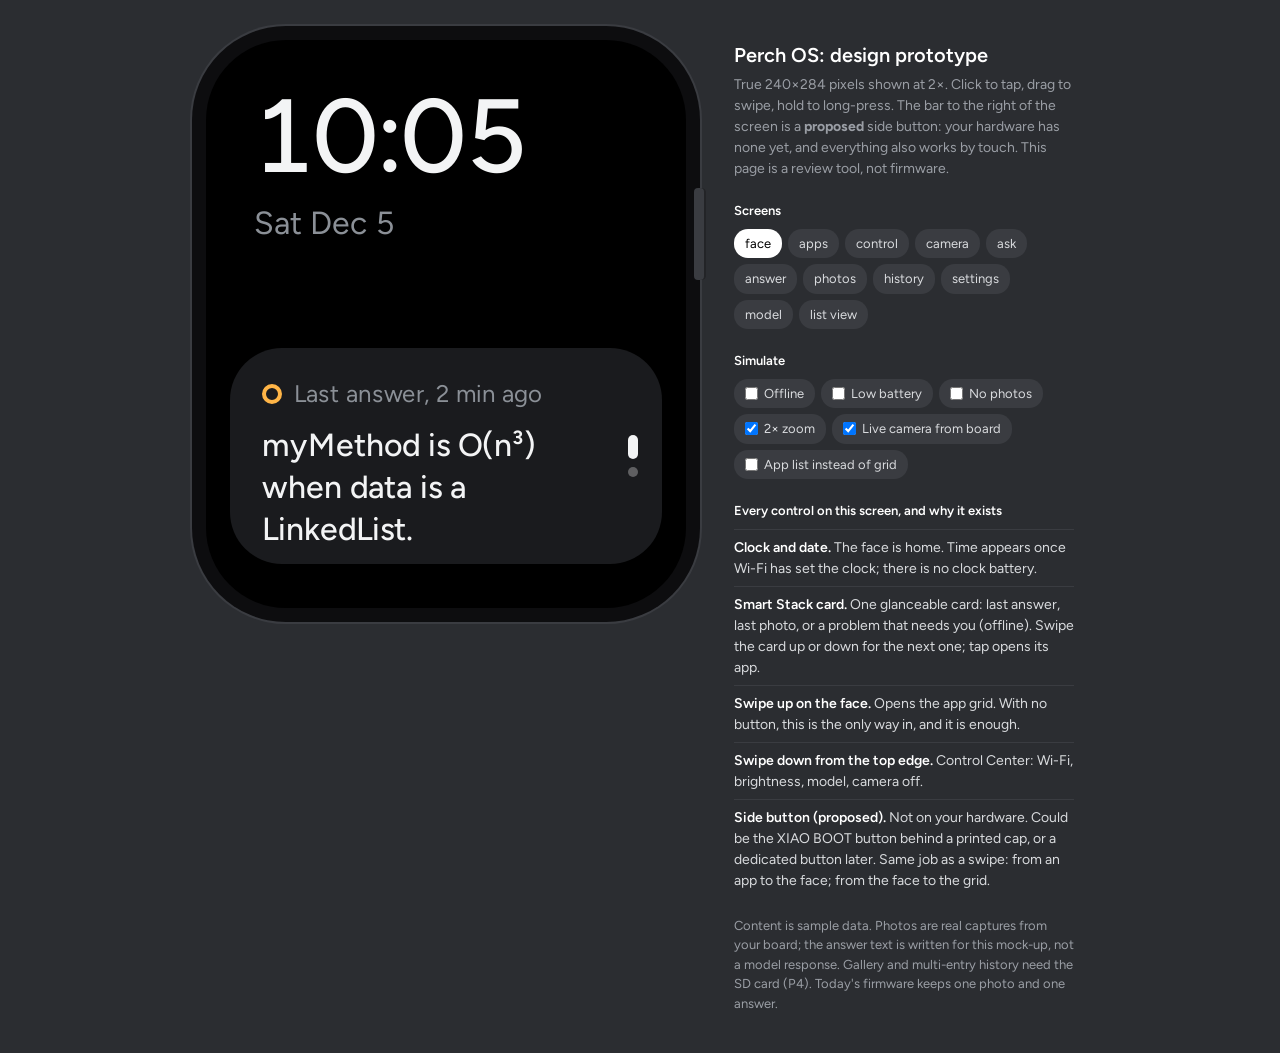
==== commit 31f8dff9: "Prototype: mark side button as proposed hardware" ====
--- a/design/index.html
+++ b/design/index.html
@@ -1124,7 +1124,8 @@
       <h1>Perch OS: design prototype</h1>
       <p class="sub">
         True 240×284 pixels shown at 2×. Click to tap, drag to swipe, hold to long-press. The bar to the right of the
-        screen is the physical side button. This page is a review tool, not firmware.
+        screen is a <b>proposed</b> side button: your hardware has none yet, and everything also works by touch. This
+        page is a review tool, not firmware.
       </p>
 
       <h2>Screens</h2>
@@ -1159,11 +1160,11 @@
             'Smart Stack card',
             'One glanceable card: last answer, last photo, or a problem that needs you (offline). Swipe the card up or down for the next one; tap opens its app.',
           ],
-          ['Swipe up on the face', 'Opens the app grid.'],
+          ['Swipe up on the face', 'Opens the app grid. With no button, this is the only way in, and it is enough.'],
           ['Swipe down from the top edge', 'Control Center: Wi-Fi, brightness, model, camera off.'],
           [
-            'Side button',
-            'From any app: back to the face. On the face: the app grid. Same job as the Apple Watch crown press.',
+            'Side button (proposed)',
+            'Not on your hardware. Could be the XIAO BOOT button behind a printed cap, or a dedicated button later. Same job as a swipe: from an app to the face; from the face to the grid.',
           ],
         ],
         apps: [
